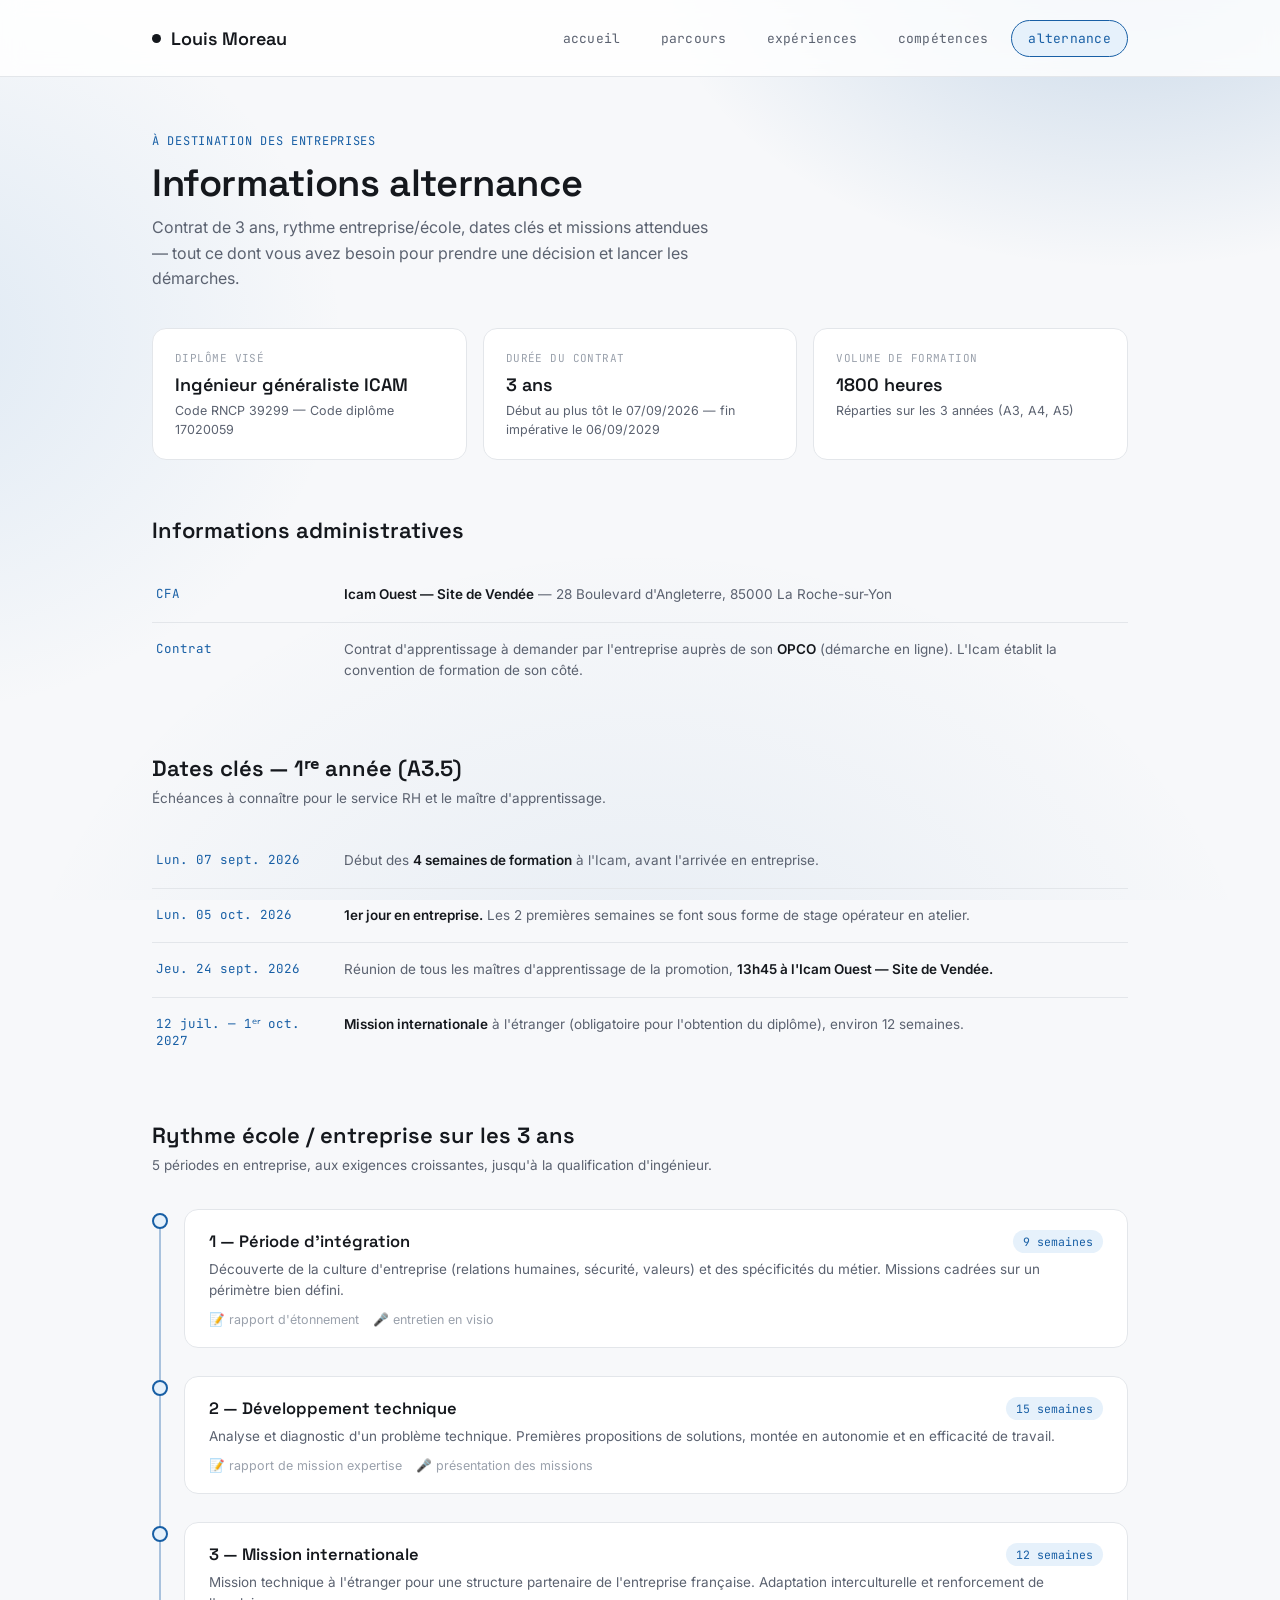
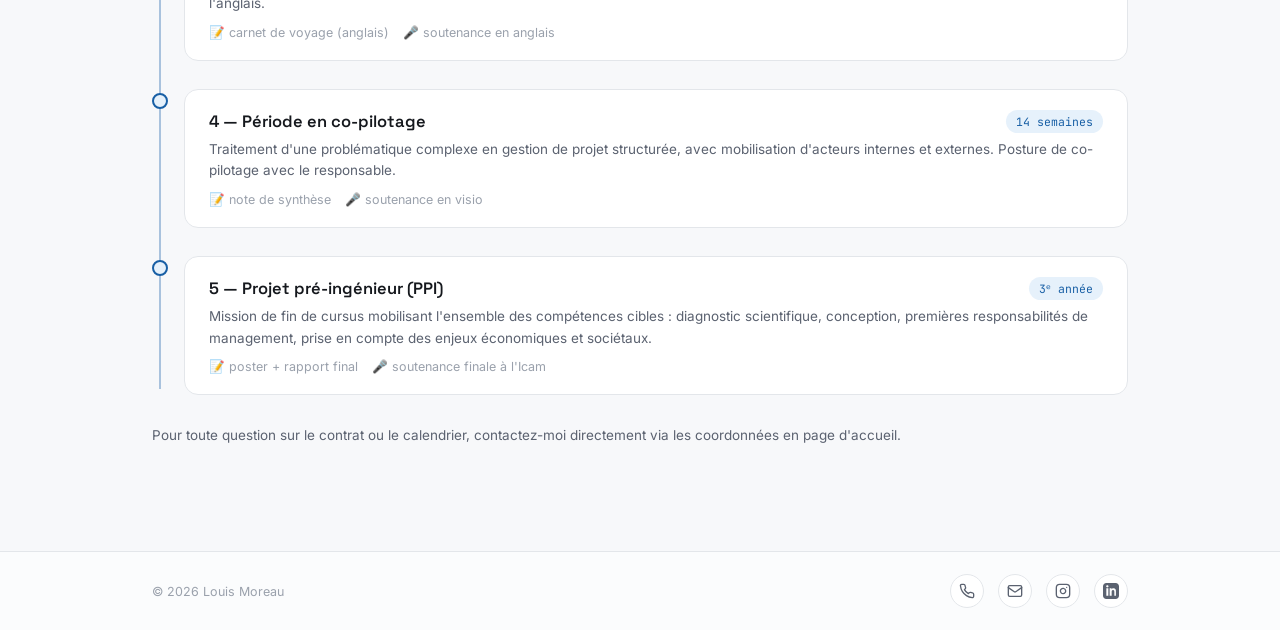
==== alternance.html @ 4138995a "Add files via upload" ====
<!DOCTYPE html>
<html lang="fr">
<head>
<meta charset="UTF-8">
<meta name="viewport" content="width=device-width, initial-scale=1.0">
<title>Informations alternance — Louis Moreau</title>
<link rel="icon" type="image/x-icon" href="assets/favicon.ico">
<link rel="stylesheet" href="style.css">
<style>
  .page-eyebrow { color: var(--blue); }

  .info-grid {
    display: grid;
    grid-template-columns: repeat(3, 1fr);
    gap: 16px;
    margin-top: 36px;
  }
  .info-card {
    background: var(--surface);
    border: 1px solid var(--border);
    border-radius: var(--radius);
    padding: 22px 22px 20px;
  }
  .info-card .info-label {
    font-family: 'JetBrains Mono', monospace;
    font-size: 11px;
    letter-spacing: 0.04em;
    text-transform: uppercase;
    color: var(--text-faint);
    margin: 0 0 8px;
  }
  .info-card .info-value {
    font-family: 'Space Grotesk', sans-serif;
    font-weight: 600;
    font-size: 18px;
    margin: 0 0 6px;
    color: var(--text);
  }
  .info-card .info-sub {
    font-size: 12.5px;
    color: var(--text-soft);
    line-height: 1.5;
    margin: 0;
  }

  .section-head {
    display: flex;
    align-items: baseline;
    justify-content: space-between;
    margin: 56px 0 8px;
  }
  .section-head h2 {
    font-family: 'Space Grotesk', sans-serif;
    font-weight: 600;
    font-size: 22px;
    margin: 0;
  }
  .section-sub { font-size: 13.5px; color: var(--text-soft); margin: 0 0 28px; }

  /* ---- bloc "à savoir" ---- */
  .note-panel {
    background: var(--blue-bg);
    border: 1px solid var(--blue-line, rgba(24,95,165,0.3));
    border-radius: var(--radius);
    padding: 20px 24px;
    display: flex;
    gap: 16px;
    align-items: flex-start;
    margin-top: 24px;
  }
  .note-icon {
    width: 36px; height: 36px;
    border-radius: 10px;
    background: rgba(24,95,165,0.14);
    color: var(--blue);
    display: flex; align-items: center; justify-content: center;
    flex-shrink: 0;
  }
  .note-icon svg { width: 18px; height: 18px; }
  .note-text { font-size: 13.5px; color: var(--text); line-height: 1.65; margin: 0; }
  .note-text strong { color: var(--blue); }

  /* ---- dates clés ---- */
  .dates-list { display: flex; flex-direction: column; gap: 0; margin-top: 24px; }
  .date-row {
    display: flex;
    gap: 20px;
    padding: 16px 4px;
    border-bottom: 1px solid var(--border);
  }
  .date-row:last-child { border-bottom: none; }
  .date-tag {
    font-family: 'JetBrains Mono', monospace;
    font-size: 12.5px;
    color: var(--blue);
    width: 168px;
    flex-shrink: 0;
    padding-top: 1px;
  }
  .date-desc { font-size: 13.5px; color: var(--text-soft); line-height: 1.6; }
  .date-desc strong { color: var(--text); font-weight: 600; }

  /* ---- rythme 3 ans (timeline) ---- */
  .timeline { position: relative; padding-left: 32px; margin-top: 36px; }
  .timeline::before {
    content: '';
    position: absolute;
    left: 7px; top: 6px; bottom: 6px;
    width: 2px;
    background: var(--blue);
    opacity: 0.35;
  }
  .t-item { position: relative; margin-bottom: 28px; }
  .t-item:last-child { margin-bottom: 0; }
  .t-dot {
    position: absolute;
    left: -32px; top: 4px;
    width: 16px; height: 16px;
    border-radius: 50%;
    background: var(--blue-bg);
    border: 2px solid var(--blue);
  }
  .t-card {
    background: var(--surface);
    border: 1px solid var(--border);
    border-radius: var(--radius);
    padding: 20px 24px;
  }
  .t-top { display: flex; align-items: center; justify-content: space-between; gap: 12px; flex-wrap: wrap; margin-bottom: 6px; }
  .t-title {
    font-family: 'Space Grotesk', sans-serif;
    font-weight: 600;
    font-size: 16.5px;
    margin: 0;
  }
  .t-duration {
    font-family: 'JetBrains Mono', monospace;
    font-size: 11.5px;
    color: var(--blue);
    background: var(--blue-bg);
    padding: 4px 10px;
    border-radius: 100px;
    white-space: nowrap;
  }
  .t-desc { font-size: 13.5px; color: var(--text-soft); line-height: 1.6; margin: 0 0 10px; }
  .t-eval {
    font-size: 12.5px;
    color: var(--text-faint);
    margin: 0;
    display: flex;
    gap: 14px;
    flex-wrap: wrap;
  }
  .t-eval span { display: inline-flex; align-items: center; gap: 5px; }

  @media (max-width: 720px) {
    .info-grid { grid-template-columns: 1fr; }
    .date-row { flex-direction: column; gap: 4px; }
    .date-tag { width: auto; }
  }
</style>
</head>
<body class="page-alternance">

<header class="site-header">
  <div class="wrap">
    <div class="logo"><span class="dot"></span> Louis Moreau</div>
    <nav class="main-nav">
      <a href="index.html">accueil</a>
      <a href="parcours.html">parcours</a>
      <a href="experiences.html">expériences</a>
      <a href="competences.html">compétences</a>
      <a href="alternance.html" class="active alternance">alternance</a>
    </nav>
  </div>
</header>

<main>
  <div class="wrap">
    <p class="eyebrow page-eyebrow">À destination des entreprises</p>
    <h1 class="page-title">Informations alternance</h1>
    <p class="subtitle">Contrat de 3 ans, rythme entreprise/école, dates clés et missions attendues — tout ce dont vous avez besoin pour prendre une décision et lancer les démarches.</p>

    <div class="info-grid">
      <div class="info-card">
        <p class="info-label">Diplôme visé</p>
        <p class="info-value">Ingénieur généraliste ICAM</p>
        <p class="info-sub">Code RNCP 39299 — Code diplôme 17020059</p>
      </div>
      <div class="info-card">
        <p class="info-label">Durée du contrat</p>
        <p class="info-value">3 ans</p>
        <p class="info-sub">Début au plus tôt le 07/09/2026 — fin impérative le 06/09/2029</p>
      </div>
      <div class="info-card">
        <p class="info-label">Volume de formation</p>
        <p class="info-value">1800 heures</p>
        <p class="info-sub">Réparties sur les 3 années (A3, A4, A5)</p>
      </div>
    </div>



    <div class="section-head">
      <h2>Informations administratives</h2>
    </div>
    <div class="dates-list">
      <div class="date-row">
        <div class="date-tag">CFA</div>
        <div class="date-desc"><strong>Icam Ouest — Site de Vendée</strong> — 28 Boulevard d'Angleterre, 85000 La Roche-sur-Yon</div>
      </div>
      <div class="date-row">
        <div class="date-tag">Contrat</div>
        <div class="date-desc">Contrat d'apprentissage à demander par l'entreprise auprès de son <strong>OPCO</strong> (démarche en ligne). L'Icam établit la convention de formation de son côté.</div>
      </div>
    </div>

    <div class="section-head">
      <h2>Dates clés — 1ʳᵉ année (A3.5)</h2>
    </div>
    <p class="section-sub">Échéances à connaître pour le service RH et le maître d'apprentissage.</p>
    <div class="dates-list">
      <div class="date-row">
        <div class="date-tag">Lun. 07 sept. 2026</div>
        <div class="date-desc">Début des <strong>4 semaines de formation</strong> à l'Icam, avant l'arrivée en entreprise.</div>
      </div>
      <div class="date-row">
        <div class="date-tag">Lun. 05 oct. 2026</div>
        <div class="date-desc"><strong>1er jour en entreprise.</strong> Les 2 premières semaines se font sous forme de stage opérateur en atelier.</div>
      </div>
      <div class="date-row">
        <div class="date-tag">Jeu. 24 sept. 2026</div>
        <div class="date-desc">Réunion de tous les maîtres d'apprentissage de la promotion, <strong>13h45 à l'Icam Ouest — Site de Vendée.</strong></div>
      </div>
      <div class="date-row">
        <div class="date-tag">12 juil. — 1ᵉʳ oct. 2027</div>
        <div class="date-desc"><strong>Mission internationale</strong> à l'étranger (obligatoire pour l'obtention du diplôme), environ 12 semaines.</div>
      </div>
    </div>

    <div class="section-head">
      <h2>Rythme école / entreprise sur les 3 ans</h2>
    </div>
    <p class="section-sub">5 périodes en entreprise, aux exigences croissantes, jusqu'à la qualification d'ingénieur.</p>

    <div class="timeline">

      <div class="t-item">
        <div class="t-dot"></div>
        <div class="t-card">
          <div class="t-top">
            <p class="t-title">1 — Période d'intégration</p>
            <span class="t-duration">9 semaines</span>
          </div>
          <p class="t-desc">Découverte de la culture d'entreprise (relations humaines, sécurité, valeurs) et des spécificités du métier. Missions cadrées sur un périmètre bien défini.</p>
          <p class="t-eval"><span>📝 rapport d'étonnement</span><span>🎤 entretien en visio</span></p>
        </div>
      </div>

      <div class="t-item">
        <div class="t-dot"></div>
        <div class="t-card">
          <div class="t-top">
            <p class="t-title">2 — Développement technique</p>
            <span class="t-duration">15 semaines</span>
          </div>
          <p class="t-desc">Analyse et diagnostic d'un problème technique. Premières propositions de solutions, montée en autonomie et en efficacité de travail.</p>
          <p class="t-eval"><span>📝 rapport de mission expertise</span><span>🎤 présentation des missions</span></p>
        </div>
      </div>

      <div class="t-item">
        <div class="t-dot"></div>
        <div class="t-card">
          <div class="t-top">
            <p class="t-title">3 — Mission internationale</p>
            <span class="t-duration">12 semaines</span>
          </div>
          <p class="t-desc">Mission technique à l'étranger pour une structure partenaire de l'entreprise française. Adaptation interculturelle et renforcement de l'anglais.</p>
          <p class="t-eval"><span>📝 carnet de voyage (anglais)</span><span>🎤 soutenance en anglais</span></p>
        </div>
      </div>

      <div class="t-item">
        <div class="t-dot"></div>
        <div class="t-card">
          <div class="t-top">
            <p class="t-title">4 — Période en co-pilotage</p>
            <span class="t-duration">14 semaines</span>
          </div>
          <p class="t-desc">Traitement d'une problématique complexe en gestion de projet structurée, avec mobilisation d'acteurs internes et externes. Posture de co-pilotage avec le responsable.</p>
          <p class="t-eval"><span>📝 note de synthèse</span><span>🎤 soutenance en visio</span></p>
        </div>
      </div>

      <div class="t-item">
        <div class="t-dot"></div>
        <div class="t-card">
          <div class="t-top">
            <p class="t-title">5 — Projet pré-ingénieur (PPI)</p>
            <span class="t-duration">3ᵉ année</span>
          </div>
          <p class="t-desc">Mission de fin de cursus mobilisant l'ensemble des compétences cibles : diagnostic scientifique, conception, premières responsabilités de management, prise en compte des enjeux économiques et sociétaux.</p>
          <p class="t-eval"><span>📝 poster + rapport final</span><span>🎤 soutenance finale à l'Icam</span></p>
        </div>
      </div>

    </div>

    <p class="section-sub" style="margin-top:32px;">Pour toute question sur le contrat ou le calendrier, contactez-moi directement via les coordonnées en page d'accueil.</p>

  </div>
</main>

<footer class="site-footer">
  <div class="wrap">
    <p>&copy; 2026 Louis Moreau</p>
    <div class="footer-icons">
      <a href="tel:+33671780595" aria-label="téléphone">
        <svg viewBox="0 0 24 24" fill="none" stroke="currentColor" stroke-width="2" stroke-linecap="round" stroke-linejoin="round"><path d="M22 16.92v3a2 2 0 0 1-2.18 2 19.79 19.79 0 0 1-8.63-3.07 19.5 19.5 0 0 1-6-6 19.79 19.79 0 0 1-3.07-8.67A2 2 0 0 1 4.11 2h3a2 2 0 0 1 2 1.72 12.84 12.84 0 0 0 .7 2.81 2 2 0 0 1-.45 2.11L8.09 9.91a16 16 0 0 0 6 6l1.27-1.27a2 2 0 0 1 2.11-.45 12.84 12.84 0 0 0 2.81.7A2 2 0 0 1 22 16.92z"/></svg>
      </a>
      <a href="mailto:moreaulouis37@gmail.com" aria-label="email">
        <svg viewBox="0 0 24 24" fill="none" stroke="currentColor" stroke-width="2" stroke-linecap="round" stroke-linejoin="round"><rect x="2" y="4" width="20" height="16" rx="2"/><path d="m2 7 8.97 6.2a2 2 0 0 0 2.06 0L22 7"/></svg>
      </a>
      <a href="https://instagram.com/louis__mro_" aria-label="instagram" target="_blank" rel="noopener">
        <svg viewBox="0 0 24 24" fill="none" stroke="currentColor" stroke-width="2" stroke-linecap="round" stroke-linejoin="round"><rect x="2" y="2" width="20" height="20" rx="5"/><path d="M16 11.37A4 4 0 1 1 12.63 8 4 4 0 0 1 16 11.37z"/><path d="M17.5 6.5h.01"/></svg>
      </a>
      <a href="https://www.linkedin.com/in/louis-moreau-b50304274/" aria-label="linkedin" target="_blank" rel="noopener">
        <svg viewBox="0 0 24 24" fill="currentColor" stroke="none"><path d="M19 0h-14c-2.76 0-5 2.24-5 5v14c0 2.76 2.24 5 5 5h14c2.76 0 5-2.24 5-5v-14c0-2.76-2.24-5-5-5zm-11 19h-3v-11h3v11zm-1.5-12.27c-.97 0-1.75-.79-1.75-1.76s.78-1.75 1.75-1.75 1.75.78 1.75 1.75-.78 1.76-1.75 1.76zm13.5 12.27h-3v-5.6c0-1.33-.03-3.05-1.86-3.05-1.87 0-2.15 1.46-2.15 2.96v5.69h-3v-11h2.88v1.5h.04c.4-.76 1.39-1.56 2.86-1.56 3.06 0 3.63 2.02 3.63 4.63v6.43z"/></svg>
      </a>
    </div>
  </div>
</footer>

</body>
</html>
---- style.css ----
@import url('https://fonts.googleapis.com/css2?family=Space+Grotesk:wght@500;600&family=Inter:wght@400;500;600&family=JetBrains+Mono:wght@400;500&display=swap');

:root {
  --bg: #F7F8FA;
  --surface: #FFFFFF;
  --border: #E3E6EA;
  --text: #15181D;
  --text-soft: #5B6270;
  --text-faint: #9AA1AC;

  --teal: #0F6E56;
  --teal-bg: #E1F5EE;
  --teal-line: #5DCAA5;

  --coral: #B6431E;
  --coral-bg: #FAECE7;
  --coral-line: #F0997B;

  --purple: #463CA0;
  --purple-bg: #EEEDFE;
  --purple-line: #AFA9EC;

  --blue: #185FA5;
  --blue-bg: #E6F1FB;

  --radius: 14px;
  --radius-sm: 8px;
}

* { box-sizing: border-box; }

html, body {
  margin: 0;
  padding: 0;
  color: var(--text);
  font-family: 'Inter', sans-serif;
  -webkit-font-smoothing: antialiased;
}

html { background: var(--bg); }

body {
  min-height: 100vh;
  display: flex;
  flex-direction: column;
  position: relative;
}

/* ---------- page backgrounds (per-module ambient tint) ---------- */
body::before {
  content: '';
  position: fixed;
  inset: 0;
  z-index: -1;
  pointer-events: none;
  background:
    radial-gradient(680px 460px at 88% -6%, var(--bg-accent-1, rgba(15,110,86,0.10)), transparent 70%),
    radial-gradient(620px 520px at -8% 38%, var(--bg-accent-2, rgba(70,60,160,0.07)), transparent 72%),
    radial-gradient(900px 700px at 50% 115%, var(--bg-accent-3, rgba(182,67,30,0.05)), transparent 70%),
    var(--bg);
}

body.page-accueil::before {
  --bg-accent-1: rgba(15,110,86,0.20);
  --bg-accent-2: rgba(182,67,30,0.14);
  --bg-accent-3: rgba(70,60,160,0.15);
}
body.page-parcours::before {
  --bg-accent-1: rgba(15,110,86,0.26);
  --bg-accent-2: rgba(93,202,165,0.18);
  --bg-accent-3: rgba(15,110,86,0.09);
}
body.page-experiences::before {
  --bg-accent-1: rgba(182,67,30,0.24);
  --bg-accent-2: rgba(240,153,123,0.18);
  --bg-accent-3: rgba(182,67,30,0.09);
}
body.page-competences::before {
  --bg-accent-1: rgba(70,60,160,0.24);
  --bg-accent-2: rgba(175,169,236,0.20);
  --bg-accent-3: rgba(70,60,160,0.09);
}
body.page-alternance::before {
  --bg-accent-1: rgba(24,95,165,0.22);
  --bg-accent-2: rgba(110,165,215,0.18);
  --bg-accent-3: rgba(24,95,165,0.08);
}

a { color: inherit; text-decoration: none; }

.sr-only {
  position: absolute;
  width: 1px; height: 1px;
  overflow: hidden;
  clip: rect(0,0,0,0);
}

.wrap {
  max-width: 1040px;
  margin: 0 auto;
  padding: 0 32px;
  width: 100%;
}

/* ---------- header / nav ---------- */
.site-header {
  border-bottom: 1px solid var(--border);
  background: rgba(255,255,255,0.82);
  backdrop-filter: blur(10px);
  position: sticky;
  top: 0;
  z-index: 10;
}
.site-header .wrap {
  display: flex;
  align-items: center;
  justify-content: space-between;
  height: 76px;
}
.logo {
  font-family: 'Space Grotesk', sans-serif;
  font-weight: 600;
  font-size: 18px;
  display: flex;
  align-items: center;
  gap: 10px;
}
.logo .dot {
  width: 9px; height: 9px;
  border-radius: 50%;
  background: var(--text);
  display: inline-block;
}
nav.main-nav {
  display: flex;
  gap: 6px;
}
nav.main-nav a {
  font-family: 'JetBrains Mono', monospace;
  font-size: 13px;
  letter-spacing: 0.02em;
  color: var(--text-soft);
  padding: 9px 16px;
  border-radius: 100px;
  border: 1px solid transparent;
  transition: all 0.15s ease;
}
nav.main-nav a:hover {
  color: var(--text);
  background: var(--bg);
}
nav.main-nav a.active {
  color: var(--text);
  border-color: var(--border);
  background: var(--bg);
}
nav.main-nav a.active.parcours { color: var(--teal); border-color: var(--teal-line); background: var(--teal-bg); }
nav.main-nav a.active.experiences { color: var(--coral); border-color: var(--coral-line); background: var(--coral-bg); }
nav.main-nav a.active.competences { color: var(--purple); border-color: var(--purple-line); background: var(--purple-bg); }
nav.main-nav a.active.alternance { color: var(--blue); border-color: var(--blue); background: var(--blue-bg); }

/* ---------- main / footer ---------- */
main { flex: 1; padding: 56px 0 80px; }

.site-footer {
  border-top: 1px solid var(--border);
  padding: 22px 0;
  background: rgba(255,255,255,0.5);
}
.site-footer .wrap {
  display: flex;
  align-items: center;
  justify-content: space-between;
}
.site-footer p {
  font-size: 12.5px;
  color: var(--text-faint);
  margin: 0;
}
.footer-icons { display: flex; gap: 14px; }
.footer-icons a {
  color: var(--text-soft);
  font-size: 15px;
  width: 34px; height: 34px;
  border-radius: 50%;
  border: 1px solid var(--border);
  background: var(--surface);
  display: flex;
  align-items: center;
  justify-content: center;
  transition: all 0.15s;
}
.footer-icons a:hover { color: var(--text); border-color: var(--text-soft); transform: translateY(-2px); }
.footer-icons svg { width: 16px; height: 16px; display: block; }

/* ---------- typography ---------- */
.eyebrow {
  font-family: 'JetBrains Mono', monospace;
  font-size: 12px;
  letter-spacing: 0.06em;
  text-transform: uppercase;
  color: var(--text-faint);
  margin: 0 0 10px;
}
h1.page-title {
  font-family: 'Space Grotesk', sans-serif;
  font-weight: 600;
  font-size: 38px;
  margin: 0 0 8px;
  letter-spacing: -0.01em;
}
.subtitle {
  font-size: 16px;
  color: var(--text-soft);
  margin: 0 0 36px;
  max-width: 560px;
  line-height: 1.6;
}

/* ---------- badge ---------- */
.status-badge {
  display: inline-flex;
  align-items: center;
  gap: 7px;
  background: var(--bg);
  border: 1px solid var(--border);
  border-radius: 100px;
  padding: 7px 13px;
  font-size: 12.5px;
  color: var(--text-soft);
  font-family: 'JetBrains Mono', monospace;
  transition: all 0.15s ease;
}
a.status-badge:hover {
  color: var(--blue);
  border-color: var(--blue);
  background: var(--blue-bg);
}
.status-badge .pulse {
  width: 7px; height: 7px;
  border-radius: 50%;
  background: #3B8F5C;
  box-shadow: 0 0 0 3px rgba(59,143,92,0.18);
}

/* ---------- contact card (accueil) ---------- */
.contact-card {
  background: var(--surface);
  border: 1px solid var(--border);
  border-radius: var(--radius);
  padding: 26px 28px;
  margin-top: 18px;
  display: grid;
  grid-template-columns: repeat(4, 1fr);
  gap: 14px;
}
.contact-item {
  display: flex;
  align-items: center;
  gap: 13px;
  padding: 12px 14px;
  border-radius: 12px;
  transition: background 0.15s;
}
.contact-item:hover { background: var(--bg); }
.contact-icon {
  width: 38px; height: 38px;
  border-radius: 10px;
  display: flex;
  align-items: center;
  justify-content: center;
  flex-shrink: 0;
}
.contact-icon svg { width: 18px; height: 18px; }
.contact-item.tel .contact-icon { background: var(--teal-bg); color: var(--teal); }
.contact-item.mail .contact-icon { background: var(--coral-bg); color: var(--coral); }
.contact-item.insta .contact-icon { background: var(--purple-bg); color: var(--purple); }
.contact-item.linkedin .contact-icon { background: var(--blue-bg); color: var(--blue); }
.contact-text { display: flex; flex-direction: column; gap: 1px; min-width: 0; }
.contact-label {
  font-family: 'JetBrains Mono', monospace;
  font-size: 10.5px;
  letter-spacing: 0.04em;
  text-transform: uppercase;
  color: var(--text-faint);
}
.contact-value {
  font-size: 13.5px;
  font-weight: 500;
  color: var(--text);
  white-space: nowrap;
  overflow: hidden;
  text-overflow: ellipsis;
}
@media (max-width: 720px) {
  .contact-card { grid-template-columns: 1fr 1fr; }
}
@media (max-width: 460px) {
  .contact-card { grid-template-columns: 1fr; }
}
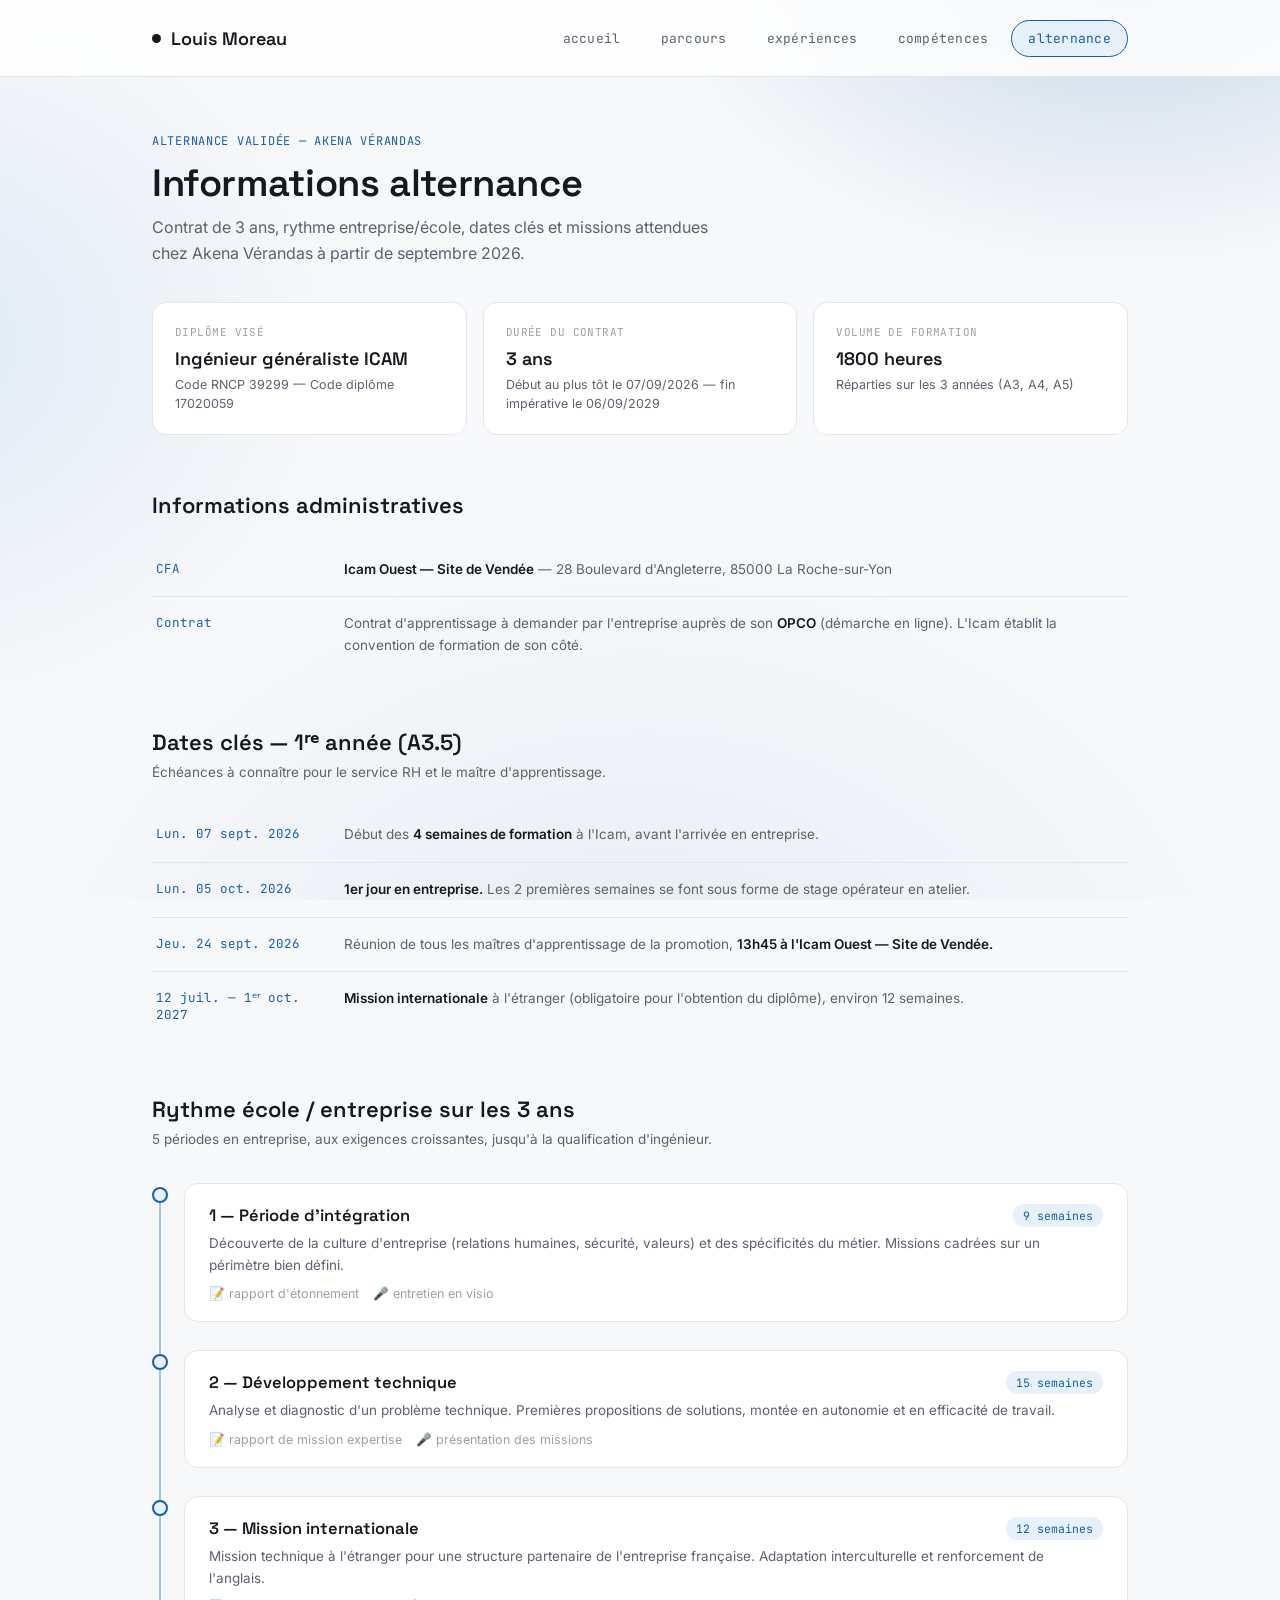
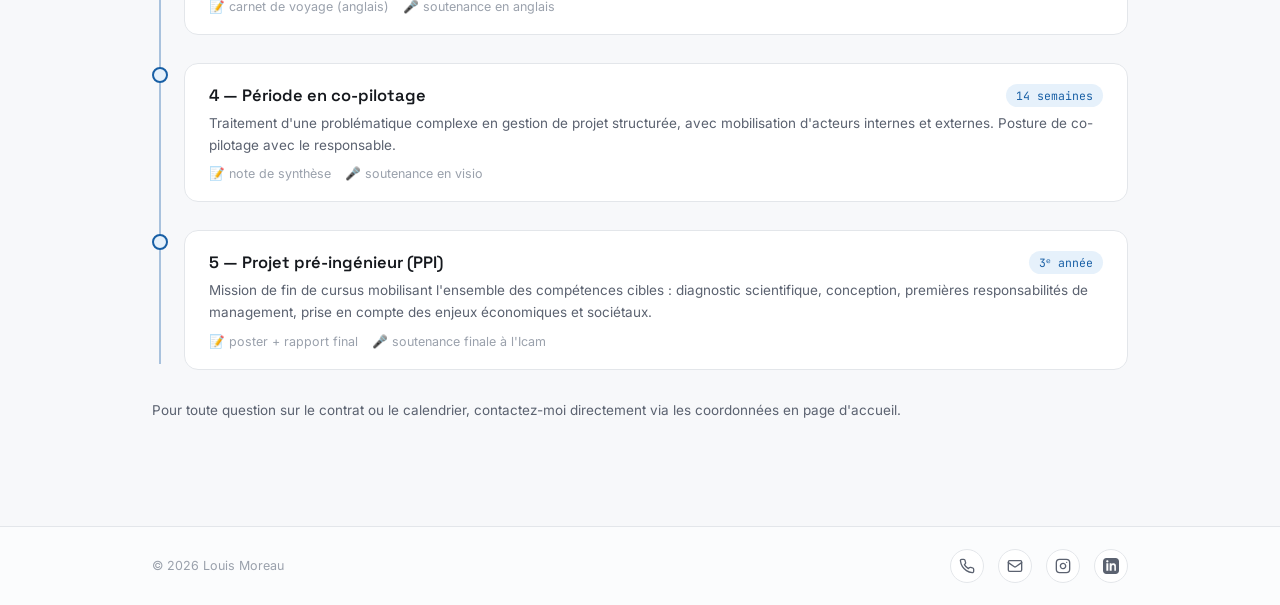
==== commit 1290ea06: "Add files via upload" ====
--- a/alternance.html
+++ b/alternance.html
@@ -1,6 +1,23 @@
 <!DOCTYPE html>
 <html lang="fr">
 <head>
+<!-- Google Tag Manager -->
+<script>(function(w,d,s,l,i){w[l]=w[l]||[];w[l].push({'gtm.start':
+new Date().getTime(),event:'gtm.js'});var f=d.getElementsByTagName(s)[0],
+j=d.createElement(s),dl=l!='dataLayer'?'&l='+l:'';j.async=true;j.src=
+'https://www.googletagmanager.com/gtm.js?id='+i+dl;f.parentNode.insertBefore(j,f);
+})(window,document,'script','dataLayer','GTM-N29N7DFH');</script>
+<!-- End Google Tag Manager -->
+<!-- Google tag (gtag.js) -->
+<script async src="https://www.googletagmanager.com/gtag/js?id=G-XVR38PTL5F"></script>
+<script>
+  window.dataLayer = window.dataLayer || [];
+  function gtag(){dataLayer.push(arguments);}
+  gtag('js', new Date());
+
+  gtag('config', 'G-XVR38PTL5F');
+</script>
+
 <meta charset="UTF-8">
 <meta name="viewport" content="width=device-width, initial-scale=1.0">
 <title>Informations alternance — Louis Moreau</title>
@@ -161,6 +178,11 @@
 </style>
 </head>
 <body class="page-alternance">
+<!-- Google Tag Manager (noscript) -->
+<noscript><iframe src="https://www.googletagmanager.com/ns.html?id=GTM-N29N7DFH"
+height="0" width="0" style="display:none;visibility:hidden"></iframe></noscript>
+<!-- End Google Tag Manager (noscript) -->
+
 
 <header class="site-header">
   <div class="wrap">
@@ -177,9 +199,9 @@
 
 <main>
   <div class="wrap">
-    <p class="eyebrow page-eyebrow">À destination des entreprises</p>
+    <p class="eyebrow page-eyebrow">Alternance validée — Akena Vérandas</p>
     <h1 class="page-title">Informations alternance</h1>
-    <p class="subtitle">Contrat de 3 ans, rythme entreprise/école, dates clés et missions attendues — tout ce dont vous avez besoin pour prendre une décision et lancer les démarches.</p>
+    <p class="subtitle">Contrat de 3 ans, rythme entreprise/école, dates clés et missions attendues chez Akena Vérandas à partir de septembre 2026.</p>
 
     <div class="info-grid">
       <div class="info-card">
@@ -332,5 +354,6 @@
   </div>
 </footer>
 
+<script src="https://dashboard.causeriebot.com/widget.js" data-id="1ee7405c-5bf6-4d83-9b55-674a49365535" data-url="https://dashboard.causeriebot.com"></script>
 </body>
 </html>
